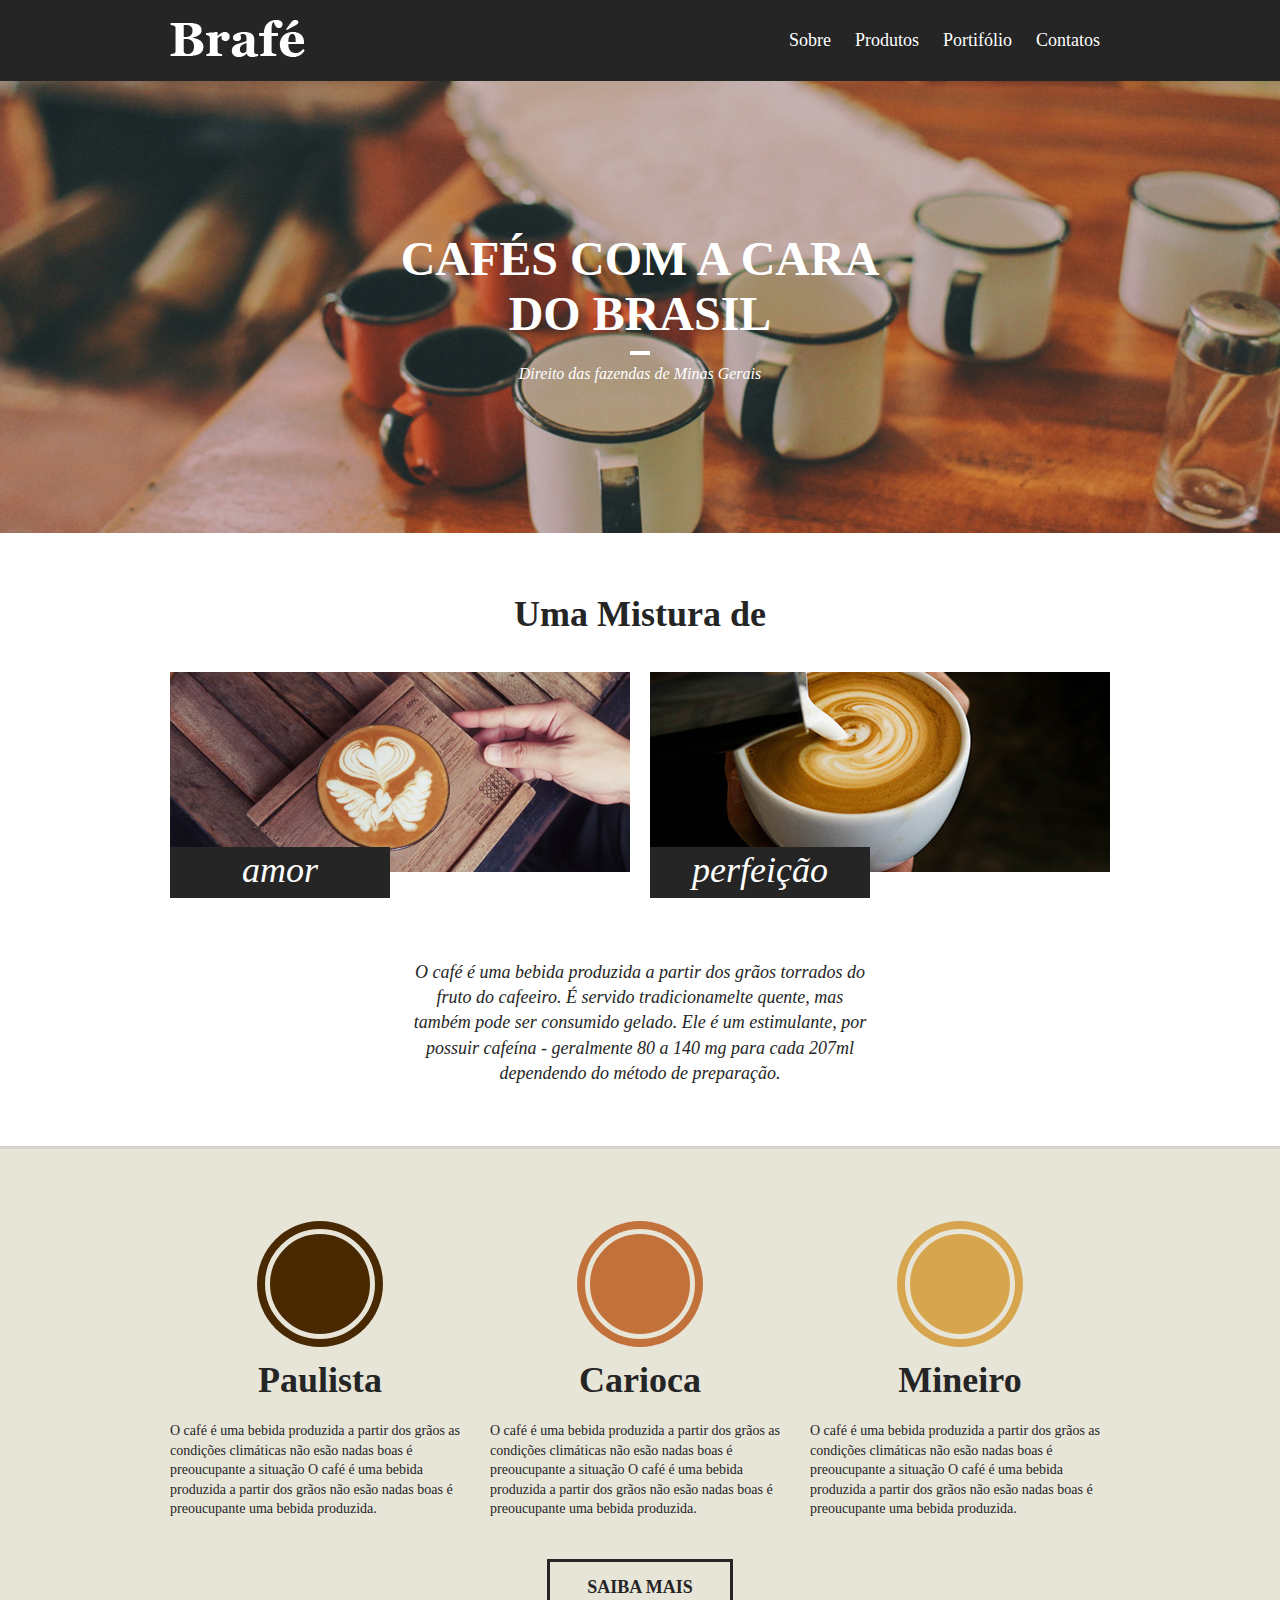
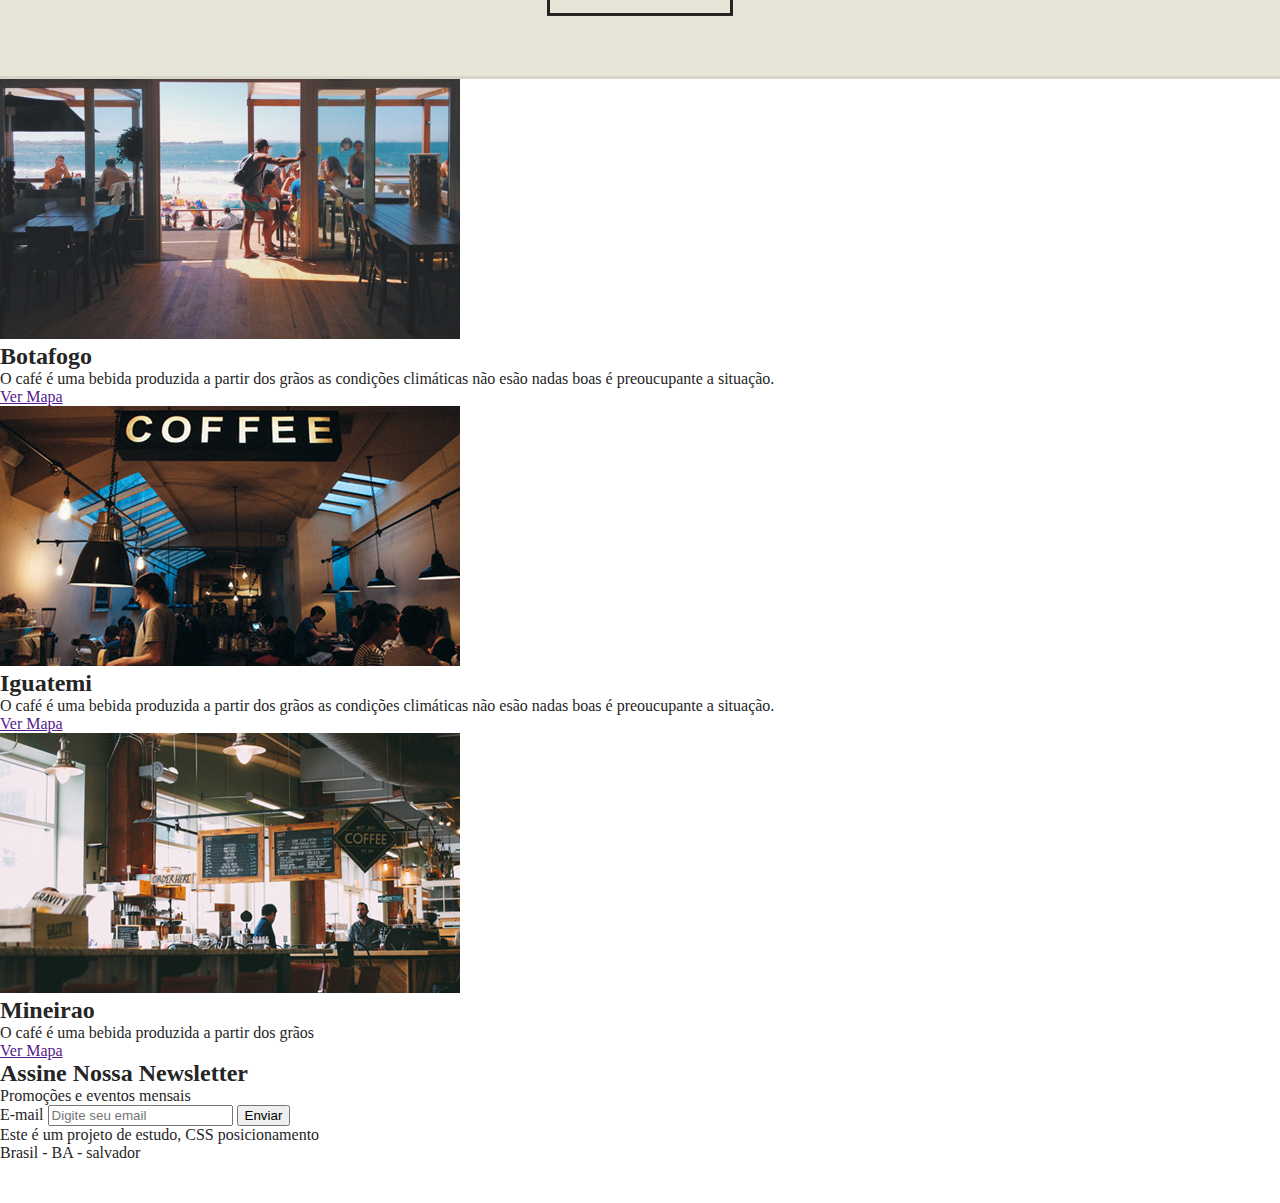
==== index.html @ 3a0bcf3c "primeiro commit" ====
<!DOCTYPE html>
<html lang="pt-br">
<head>
  <meta charset="UTF-8">
  <meta name="viewport" content="width=device-width, initial-scale=1.0">
  <meta http-equiv="X-UA-Compatible" content="ie=edge">
  <link rel="stylesheet" href="style.css">
  <title>Brafé 1</title>
</head>
<body>
  <header class="menu">
    <div class="menu-container">
      <a class="menu-logo" href="#"><img src="img/brafe.png" alt="Brafé"></a>      
      <nav class="menu-nav">
        <ul>
          <li><a href="#">Sobre</a></li>
          <li><a href="#">Produtos</a></li>
          <li><a href="#">Portifólio</a></li>
          <li><a href="#">Contatos</a></li>
        </ul>
      </nav>
    </div>
  </header>

  <main class="intro">
    <h1>Cafés com a cara <br> do brasil</h1>
    <cite>Direito das fazendas de Minas Gerais</cite>
  </main>

  <section class="sobre">
    <h2>Uma Mistura de</h2>
    <div class="sobre-container">
      <div class="sobre-item">
        <img src="img/cafe-1.jpg" alt="Brafé café 1">
        <h3>amor</h3>
      </div>
      <div class="sobre-item">
        <img src="img/cafe-2.jpg" alt="Brafé café 2">
        <h3>perfeição</h3>
      </div>
    </div>
    <p>O café é uma bebida produzida a partir dos grãos torrados do fruto
      do cafeeiro. É servido tradicionamelte quente, mas também pode ser 
      consumido gelado. Ele é um estimulante, por possuir cafeína - geralmente
      80 a 140 mg para cada 207ml dependendo do método de preparação.
    </p>
  </section>

  <section class="produtos">
    <div class="produtos-container">
      <div class="produto-item">
        <h2 class="produtos-paulista">Paulista</h2>
        <p>O café é uma bebida produzida a partir dos grãos
          as condições climáticas não esão nadas boas é preoucupante
          a situação O café é uma bebida produzida a partir dos grãos
          não esão nadas boas é preoucupante uma bebida produzida.</p>
      </div>

      <div class="produto-item">
        <h2 class="produtos-carioca">Carioca</h2>
        <p>O café é uma bebida produzida a partir dos grãos
          as condições climáticas não esão nadas boas é preoucupante
          a situação O café é uma bebida produzida a partir dos grãos
          não esão nadas boas é preoucupante uma bebida produzida.</p>
      </div>

      <div class="produto-item">
        <h2 class="produtos-mineiro">Mineiro</h2>
        <p>O café é uma bebida produzida a partir dos grãos
            as condições climáticas não esão nadas boas é preoucupante
            a situação O café é uma bebida produzida a partir dos grãos
            não esão nadas boas é preoucupante uma bebida produzida.</p>
      </div>
    </div>
    <a class="produto-btn" href=".">Saiba Mais</a>
  </section>

  <section>
    <div>
      <img src="img/botafogo.jpg" alt="botafogo">
      <div>
        <h2>Botafogo</h2>
        <p>O café é uma bebida produzida a partir dos grãos
            as condições climáticas não esão nadas boas é preoucupante
            a situação.</p>
        <a href="">Ver Mapa</a>
      </div>
    </div>

    <div>
      <img src="img/iguatemi.jpg" alt="iguatemi">
      <div>
        <h2>Iguatemi</h2>
        <p>O café é uma bebida produzida a partir dos grãos
          as condições climáticas não esão nadas boas é preoucupante
          a situação.
        </p>
        <a href="">Ver Mapa</a>
      </div>
    </div>

      <div>
        <img src="img/mineirao.jpg" alt="mineirao.jpg">
        <div>
          <h2>Mineirao</h2>
          <p>O café é uma bebida produzida a partir dos grãos</p>
          <a href="">Ver Mapa</a>
        </div>
      </div>
  </section>

  <section>
    <div>
      <h2>Assine Nossa Newsletter</h2>
      <p>Promoções e eventos mensais</p>
    </div>  
      <form>
        <label for="">E-mail</label>
        <input type="text" placeholder="Digite seu email" name="" id="">
        <button type="submit">Enviar</button>
      </form>
    </div>
  </section>

  <footer>
    <div>
      <p>Este é um projeto de estudo, CSS posicionamento <br>
        Brasil - BA - salvador
      </p>
      <img src="img/brafe.png" alt="Brafé">
    </div>
  </footer>
</body>
</html>
---- style.css ----
/*  Reset */

body, h1, h2, h3, p, ul {
  padding: 0px;
  margin: 0;
}

body {
  font-family: Georgia, serif;
  color: #252525;
}

/* Menu */

.menu {
  background: #252525;
  padding: 20px 0;
}

.menu-container {
  max-width: 960px;
  margin: 0 auto;
}

/*  Quando um elemento display block tem um float
    ele passa a ocupar o tamanho do seu conteúdo

    Elementos que estão no mesmo nível um flutuando e outro não
    vai dar problema, soluçao clearfix, clear: both
 */

a.menu-logo {
  display: block;
  float: left;
  margin-left: 10px;
}

.menu-nav {
  float: right;
  margin-right: 10px;
}

.menu-container:after, .menu-container:before {
  content: '';
  display: table;
  clear: both;
}

.menu-nav li {
  display: inline-block;
}
/* Usar o em é o correto pois ele acompanha a variação do tamanho
   do browser, no caso se estiver visualizando numa TV por exemplo
   irá aumentar proporcionalmente, o cálculo é feito automaticamente.
   a fonte base dos browser é 16px;
 */
.menu-nav a {
  display: block;
  padding: 10px;
  text-decoration: none;
  color: #fff;
  font-size: 1.1253em;
}

/* Intodução */

.intro {
  background: url(img/bg-intro.jpg) no-repeat center center;
  background-size: cover;
  padding: 150px 0;
  text-align: center;
  color: #fff;
}

.intro h1 {
  text-transform: uppercase;
  font-size: 3em;
} 

.intro h1::after {
  content: '';
  display: block;
  background: #fff;
  height: 4px;
  width: 20px;
  margin: 10px auto; 
}

.intro p {
  font-size: 1.125em;
  font-style: italic;
}

.sobre {
  margin: 60px 0;
}

.sobre > p {
  max-width: 460px;
  text-align: center;
  margin: 20px auto;
  font-style: italic;
  font-size: 1.125em;
  line-height: 1.4em;
}

.sobre-container {
  max-width: 960px;
  margin: 0 auto;
}

.sobre-container:after, .sobre-container:before {
  content: '';
  display: table;
  clear: both;
}

.sobre h2 {
  text-align: center;
  font-size: 2.25em;
  margin-bottom: 20px;
}

.sobre-item {
  float: left;
  padding: 17px 10px;
}

.sobre-item img {
  display: block;
  max-width: 100%;
}

.sobre-item h3 {
  font-size: 2.25em;
  line-height: 1em;
  background: #252525;
  width: 220px;
  color: #fff;
  font-style: italic;
  font-weight: normal;
  text-align: center;
  padding: 5px 0 10px 0;
  position: relative;
  top: -25px;
}

/* Produtos */

.produtos {
  background: #e7e4d8;
  padding: 60px 0;
  border-top: 3px solid #d6d3c8;
  border-bottom: 3px solid #d6d3c8;
}

.produtos-container {
  max-width: 960px;
  margin: 0 auto;
}

/* O container precisa limpar a flutuaçao dos seus elementos 
   para o heigth possa ser "setado".
 */

.produtos-container::before, .produtos-container::after {
content: '';
display: table;
clear: both;
}

.produto-item {
  width: 300px;
  float: left;
  margin: 0 10px 20px 10px;
}

.produto-item p {
  font-size: 0.875em;
  line-height: 1.4em;
}

.produto-item h2 {
  text-align: center;
  font-size: 2.25em;
  margin-bottom: 20px; 
}

.produto-item h2::before {
  content: '';
  display: block;
  width: 100px;
  height: 100px;
  background: currentColor;
  border-radius: 50%;
  margin: 20px  auto;
  border: 5px solid #e7e4d8;
  box-shadow: 0 0 0 8px currentColor;
}

h2.produtos-paulista::before {
  color: #492901;
}

h2.produtos-carioca::before {
  color: #c17139;
}

h2.produtos-mineiro::before {
  color: #d7a54d;
}

.produto-btn {
  width: 180px;
  border: 3px solid;
  color: #252525;
  text-decoration: none;
  display: block;
  font-size: 1.123em;
  font-weight: bold;
  text-align: center;
  text-transform: uppercase;
  padding: 15px 0;
  margin: 20px auto 0 auto;

}
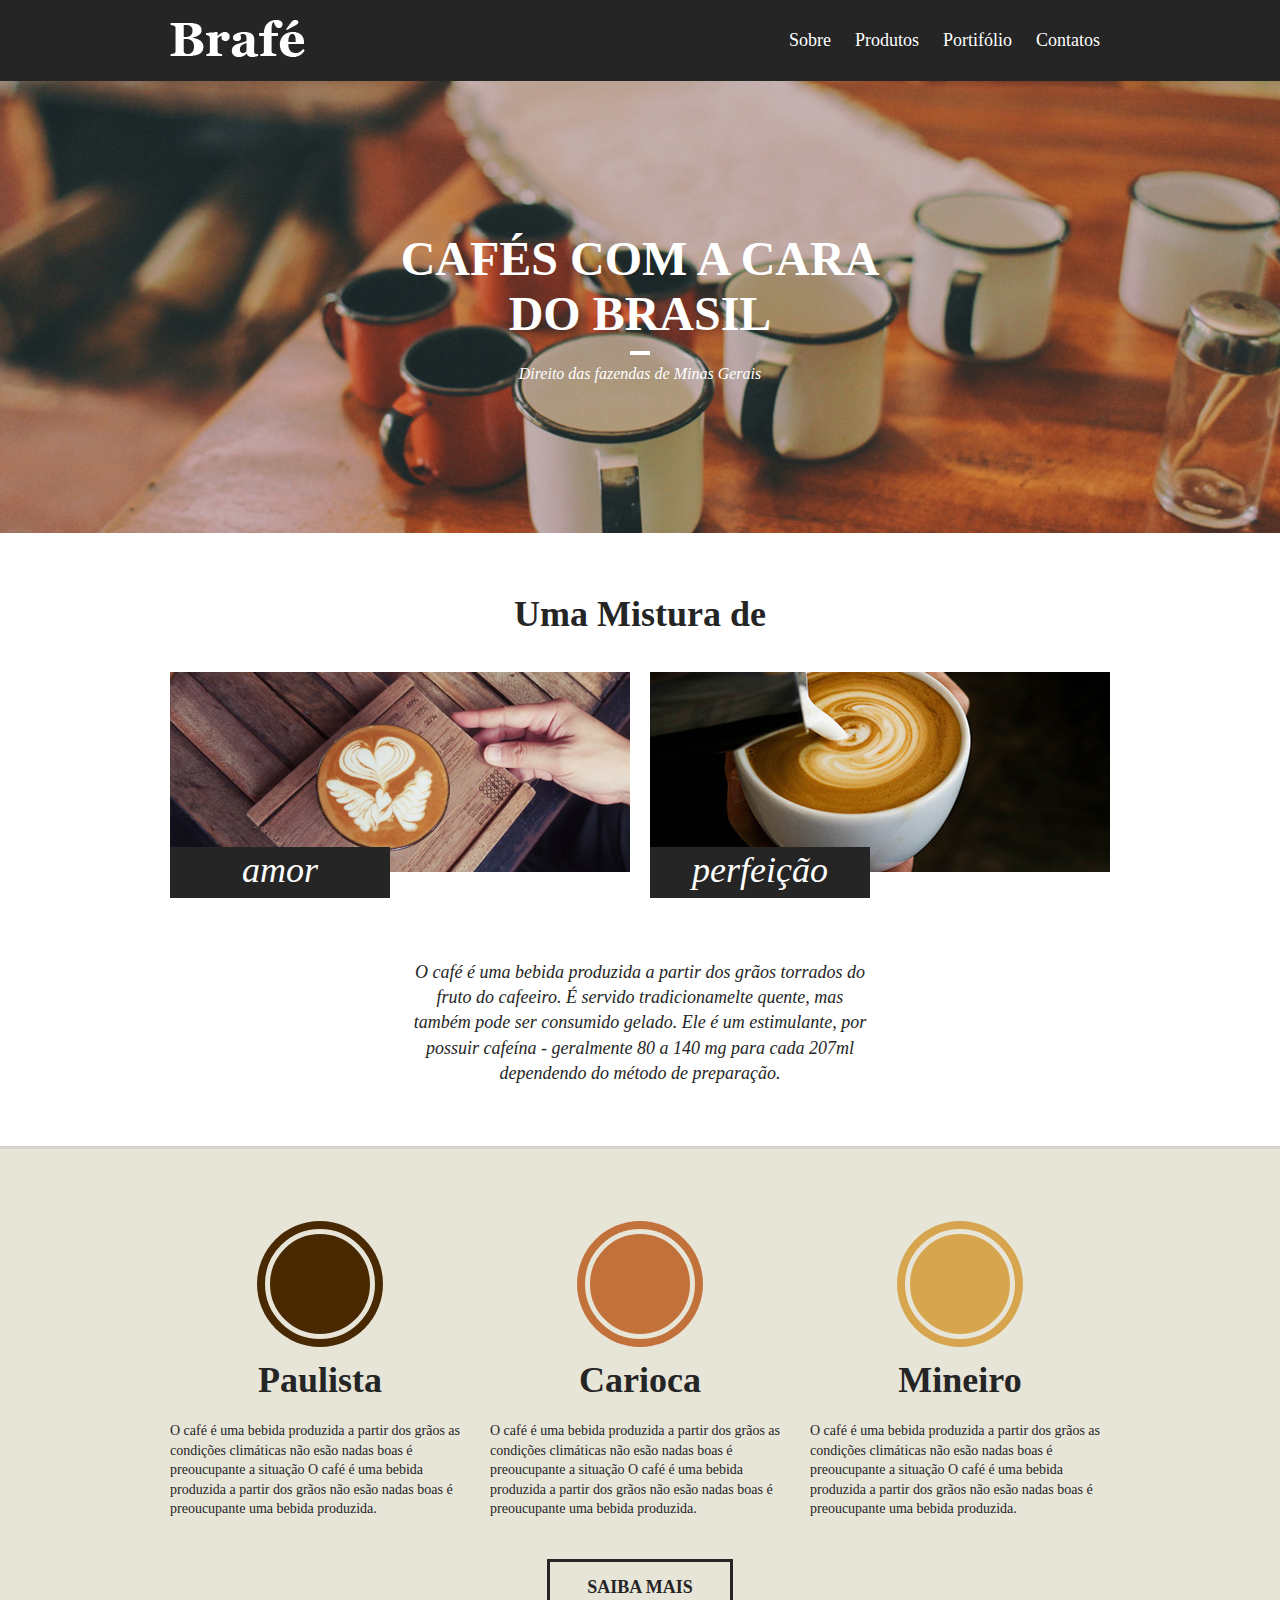
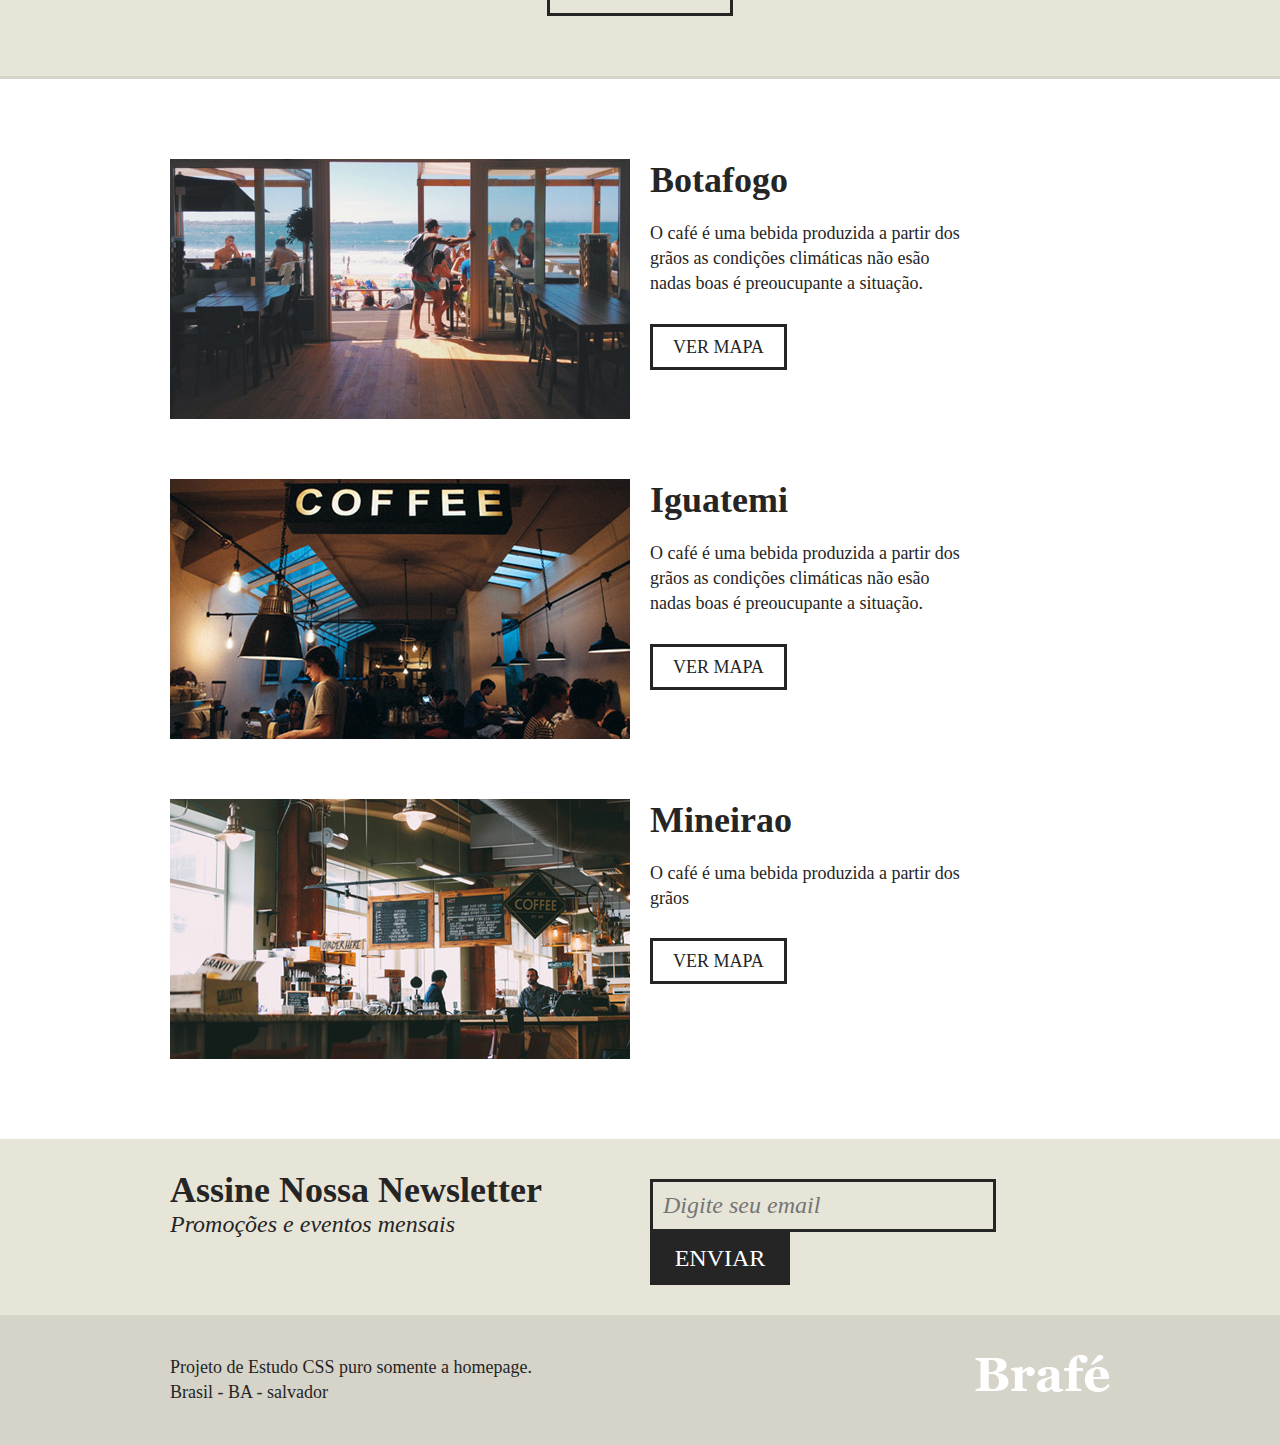
==== commit aec6fd06: "2 commit" ====
--- a/index.html
+++ b/index.html
@@ -75,8 +75,8 @@
     <a class="produto-btn" href=".">Saiba Mais</a>
   </section>
 
-  <section>
-    <div>
+  <section class="locais">
+    <div class="locais-item">
       <img src="img/botafogo.jpg" alt="botafogo">
       <div>
         <h2>Botafogo</h2>
@@ -87,7 +87,7 @@
       </div>
     </div>
 
-    <div>
+    <div class="locais-item">
       <img src="img/iguatemi.jpg" alt="iguatemi">
       <div>
         <h2>Iguatemi</h2>
@@ -99,7 +99,7 @@
       </div>
     </div>
 
-      <div>
+      <div class="locais-item">
         <img src="img/mineirao.jpg" alt="mineirao.jpg">
         <div>
           <h2>Mineirao</h2>
@@ -109,22 +109,23 @@
       </div>
   </section>
 
-  <section>
-    <div>
-      <h2>Assine Nossa Newsletter</h2>
-      <p>Promoções e eventos mensais</p>
-    </div>  
-      <form>
-        <label for="">E-mail</label>
-        <input type="text" placeholder="Digite seu email" name="" id="">
-        <button type="submit">Enviar</button>
-      </form>
+  <section class="assine">
+    <div class="assine-container">
+      <div class="assine-info">
+        <h2>Assine Nossa Newsletter</h2>
+        <p>Promoções e eventos mensais</p>
+      </div>  
+        <form>
+          <label for="">E-mail</label>
+          <input type="text" placeholder="Digite seu email" name="" id="">
+          <button type="submit">Enviar</button>
+        </form>
     </div>
   </section>
 
-  <footer>
-    <div>
-      <p>Este é um projeto de estudo, CSS posicionamento <br>
+  <footer class="footer">
+    <div class="footer-container">
+      <p>Projeto de Estudo CSS puro somente a homepage. <br>
         Brasil - BA - salvador
       </p>
       <img src="img/brafe.png" alt="Brafé">
--- a/style.css
+++ b/style.css
@@ -222,5 +222,155 @@
   text-transform: uppercase;
   padding: 15px 0;
   margin: 20px auto 0 auto;
-
-}+}
+
+/* Locais */
+
+.locais {
+	max-width: 960px;
+	margin: 0 auto;
+	padding: 20px 0;
+}
+
+.locais-item {
+	clear: both;
+	margin: 60px auto;
+}
+
+.locais-item::after, .locais-item::before {
+	display: table;
+	content: '';
+	clear: both;
+}
+
+.locais-item img {
+	width: 460px;
+	display: block;
+	float: left;
+	margin: 0 10px;
+}
+
+.locais-item > div {
+	width: 460px;
+	float: left;
+	margin: 0 10px;
+}
+
+.locais-item h2 {
+	font-size: 2.25em;
+	margin-bottom: 20px;
+}
+
+.locais-item p {
+	font-size: 1.125em;
+	line-height: 1.4em;
+	max-width: 320px;
+	margin-bottom: 40px;
+}
+
+.locais-item a {
+	font-size: 1.125em;
+	text-transform: uppercase;
+	text-decoration: none;
+	border: 3px solid;
+	color: #252525;
+	padding: 10px 20px;
+}
+
+/* Assine */
+
+.assine {
+	background: #e7e4d8;
+	padding: 30px 0;
+}
+
+.assine-container {
+	max-width: 960px;
+	margin: 0 auto;
+}
+
+.assine-container::after, .assine-container::before {
+	content: '';
+	display: table;
+	clear: both;
+}
+
+.assine-info {
+	width: 460px;
+	margin: 0 10px;
+	float: left;
+}
+
+.assine-info h2 {
+	font-size: 2.25em;
+}
+
+.assine-info p {
+	font-size: 1.5em;
+	font-style: italic;
+}
+
+.assine form {
+	width: 460px;
+	margin: 10px 10px 0 10px;
+	float: left;
+}
+
+.assine form label {
+	display: none;
+}
+
+.assine input {
+	width: 320px;
+	border: 3px solid #252525;
+	background: none;
+	font-size: 1.5em;
+	font-style: italic;
+	font-family: Georgia, serif;
+	padding: 10px;
+	float: left;
+}
+
+.assine button {
+	background: #252525;
+	border: none;
+	font-family: Georgia, serif;
+	text-transform: uppercase;
+	font-size: 1.5em;
+	width: 140px;
+	padding: 13px 0;
+	color: #fff;
+	cursor: pointer;
+}
+
+/*Footer*/
+
+.footer {
+	background: #d6d3c8;
+	padding: 40px 0;
+}
+
+.footer-container {
+	max-width: 960px;
+	margin: 0 auto;
+}
+
+.footer-container::after, .footer-container::before {
+	content: '';
+	display: table;
+	clear: both;
+}
+
+.footer p {
+	float: left;
+	margin: 0 10px;
+	font-size: 1.125em;
+	line-height: 1.4em;
+}
+
+.footer img {
+	float: right;
+	margin: 0 10px;
+	display: block;
+}
+
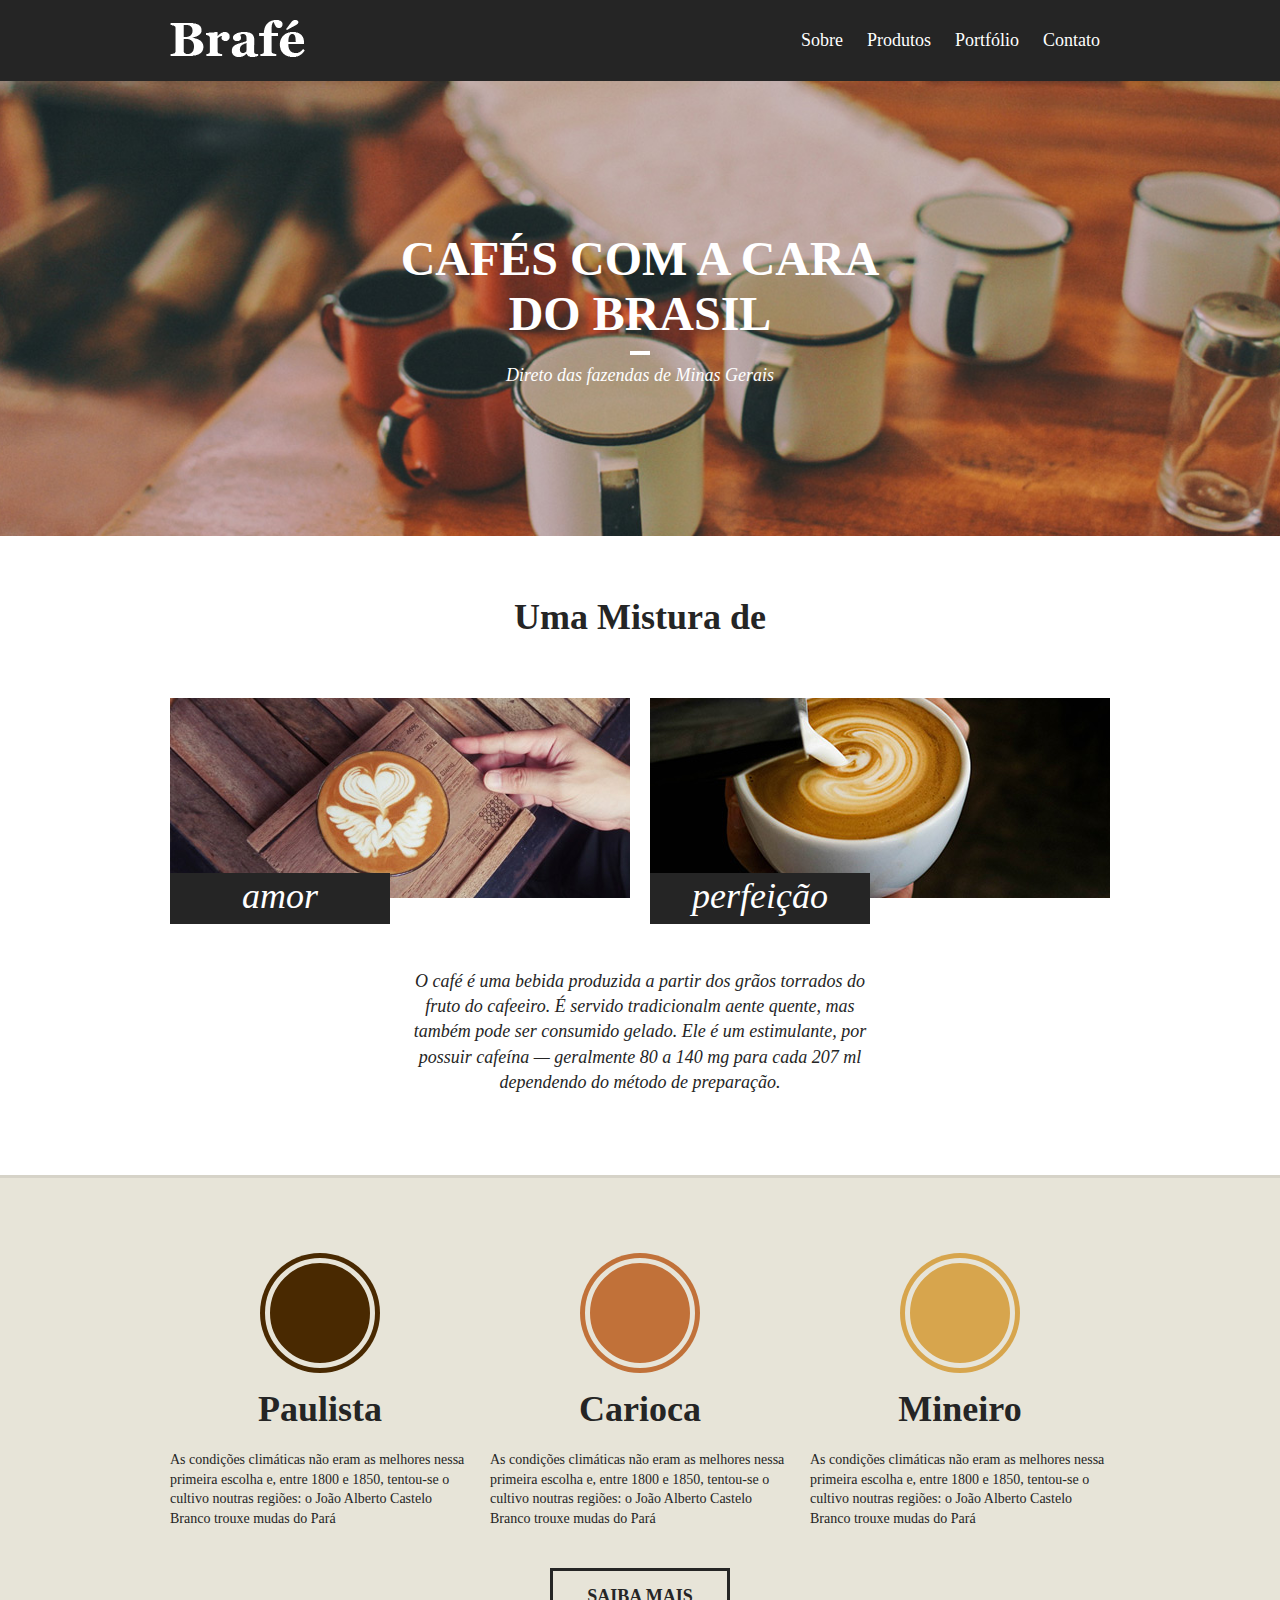
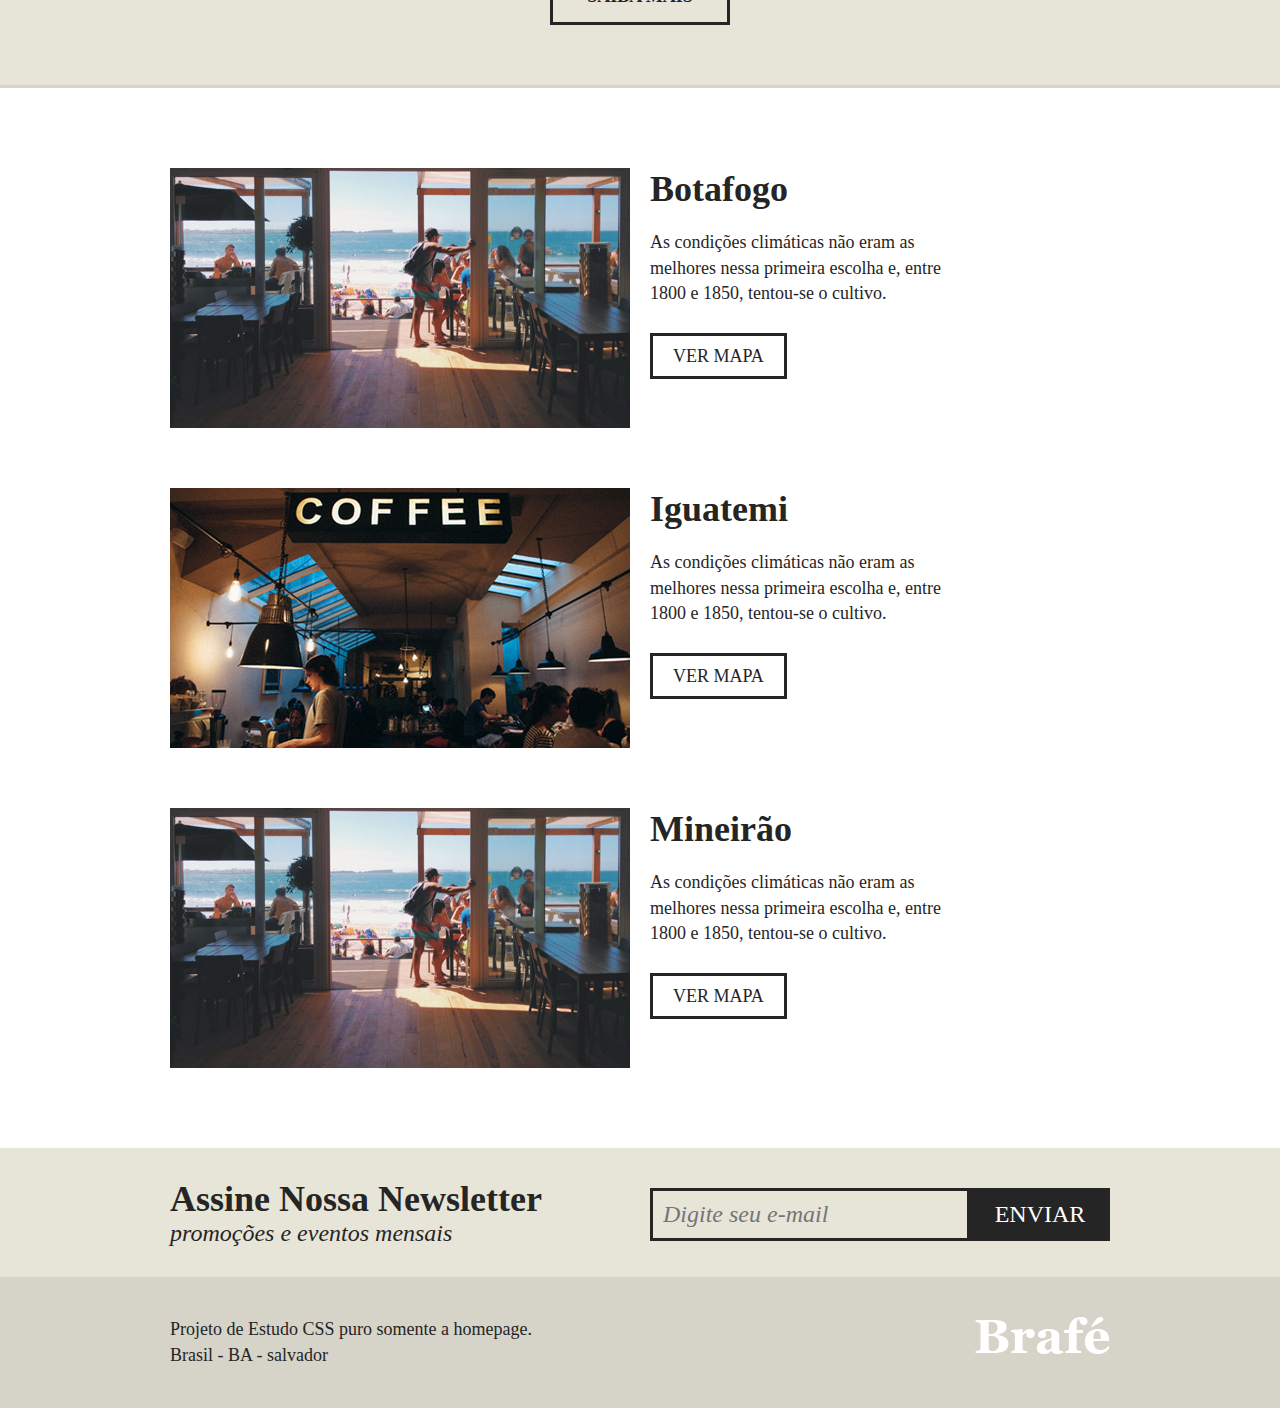
==== commit ef2d04c9: "completo" ====
--- a/index.html
+++ b/index.html
@@ -1,135 +1,131 @@
 <!DOCTYPE html>
-<html lang="pt-br">
+<html>
 <head>
-  <meta charset="UTF-8">
-  <meta name="viewport" content="width=device-width, initial-scale=1.0">
-  <meta http-equiv="X-UA-Compatible" content="ie=edge">
-  <link rel="stylesheet" href="style.css">
-  <title>Brafé 1</title>
+	<title>Brafé 1</title>
+	<meta charset="utf-8">
+	<meta name="viewport" content="width=device-width, initial-scale=1, shrink-to-fit=no">
+	<link rel="stylesheet" type="text/css" href="css/style.css">
 </head>
 <body>
-  <header class="menu">
-    <div class="menu-container">
-      <a class="menu-logo" href="#"><img src="img/brafe.png" alt="Brafé"></a>      
-      <nav class="menu-nav">
-        <ul>
-          <li><a href="#">Sobre</a></li>
-          <li><a href="#">Produtos</a></li>
-          <li><a href="#">Portifólio</a></li>
-          <li><a href="#">Contatos</a></li>
-        </ul>
-      </nav>
-    </div>
-  </header>
+	
+	<header class="menu">
+		<div class="menu-container">
+			<a class="menu-logo" href="#"><img src="img/brafe.png" alt="Brafé"></a>	
+			<nav class="menu-nav">
+				<ul>
+					<li><a href="#">Sobre</a></li>
+					<li><a href="#">Produtos</a></li>
+					<li><a href="#">Portfólio</a></li>
+					<li><a href="#">Contato</a></li>
+				</ul>
+			</nav>
+		</div>
+	</header>
+	
+	<main class="intro">
+		<h1>Cafés com a cara<br>do Brasil</h1>
+		<p>Direto das fazendas de Minas Gerais</p>
+	</main>
+	
+	<section class="sobre">
+		<h2>Uma Mistura de</h2>
+		<div class="sobre-container">
+			<div class="sobre-item">
+				<img src="img/cafe-1.jpg">
+				<h3>amor</h3>
+			</div>
+			<div class="sobre-item">
+				<img src="img/cafe-2.jpg">
+				<h3>perfeição</h3>
+			</div>
+		</div>
+		<p>O café é uma bebida produzida a partir dos grãos torrados do fruto do cafeeiro. É servido tradicionalm
+aente quente, mas também pode ser consumido gelado. Ele é um estimulante, por possuir cafeína — geralmente 80 a 140 mg para cada 207 ml dependendo do método de preparação.</p>
+	</section>
+	
+	<section class="produtos">
+		<div class="produtos-container">
+			<div class="produtos-item">
+				<h2 class="produtos-paulista">Paulista</h2>
+				<p>As condições climáticas não eram as melhores nessa primeira escolha e, entre 1800 e 1850, tentou-se o cultivo noutras regiões: o João Alberto Castelo Branco trouxe mudas do Pará</p>
+			</div>
+			<div class="produtos-item">
+				<h2 class="produtos-carioca">Carioca</h2>
+				<p>As condições climáticas não eram as melhores nessa primeira escolha e, entre 1800 e 1850, tentou-se o cultivo noutras regiões: o João Alberto Castelo Branco trouxe mudas do Pará</p>
+			</div>
+			<div class="produtos-item">
+				<h2 class="produtos-mineiro">Mineiro</h2>
+				<p>As condições climáticas não eram as melhores nessa primeira escolha e, entre 1800 e 1850, tentou-se o cultivo noutras regiões: o João Alberto Castelo Branco trouxe mudas do Pará</p>
+			</div>
+		</div>
+		<a class="produtos-btn" href="#">Saiba Mais</a>
+	</section>
+	
+	<section class="locais">
+		<div class="locais-item">
+			<img src="img/botafogo.jpg" alt="Brafé unidade Botafogo">
+			<div>
+				<h2>Botafogo</h2>
+				<p>As condições climáticas não eram as melhores nessa primeira escolha e, entre 1800 e 1850, tentou-se o cultivo.</p>
+				<a href="#">Ver Mapa</a>
+			</div>
+		</div>
+		
+		<div class="locais-item">
+			<img src="img/iguatemi.jpg" alt="Brafé unidade Iguatemi">
+			<div>
+				<h2>Iguatemi</h2>
+				<p>As condições climáticas não eram as melhores nessa primeira escolha e, entre 1800 e 1850, tentou-se o cultivo.</p>
+				<a href="#">Ver Mapa</a>
+			</div>
+		</div>
+		
+		<div class="locais-item">
+			<img src="img/botafogo.jpg" alt="Brafé unidade Mineirão">
+			<div>
+				<h2>Mineirão</h2>
+				<p>As condições climáticas não eram as melhores nessa primeira escolha e, entre 1800 e 1850, tentou-se o cultivo.</p>
+				<a href="#">Ver Mapa</a>
+			</div>
+		</div>
+	
+	</section>
+	
+	<section class="assine">
+		<div class="assine-container">
+			<div class="assine-info">
+				<h2>Assine Nossa Newsletter</h2>
+				<p>promoções e eventos mensais</p>
+			</div>
+			<form>
+				<label>E-mail</label>
+				<input type="text" placeholder="Digite seu e-mail">
+				<button type="submit">Enviar</button>
+			</form>
+		</div>
+	</section>
+	
+	<footer class="footer">
+		<div class="footer-container">
+			<p>Projeto de Estudo CSS puro somente a homepage. <br>
+        Brasil - BA - salvador</p>
+			<img src="img/brafe.png" alt="Brafé">
+		</div>
+	</footer>
+	
+</body>
+</html>
 
-  <main class="intro">
-    <h1>Cafés com a cara <br> do brasil</h1>
-    <cite>Direito das fazendas de Minas Gerais</cite>
-  </main>
 
-  <section class="sobre">
-    <h2>Uma Mistura de</h2>
-    <div class="sobre-container">
-      <div class="sobre-item">
-        <img src="img/cafe-1.jpg" alt="Brafé café 1">
-        <h3>amor</h3>
-      </div>
-      <div class="sobre-item">
-        <img src="img/cafe-2.jpg" alt="Brafé café 2">
-        <h3>perfeição</h3>
-      </div>
-    </div>
-    <p>O café é uma bebida produzida a partir dos grãos torrados do fruto
-      do cafeeiro. É servido tradicionamelte quente, mas também pode ser 
-      consumido gelado. Ele é um estimulante, por possuir cafeína - geralmente
-      80 a 140 mg para cada 207ml dependendo do método de preparação.
-    </p>
-  </section>
 
-  <section class="produtos">
-    <div class="produtos-container">
-      <div class="produto-item">
-        <h2 class="produtos-paulista">Paulista</h2>
-        <p>O café é uma bebida produzida a partir dos grãos
-          as condições climáticas não esão nadas boas é preoucupante
-          a situação O café é uma bebida produzida a partir dos grãos
-          não esão nadas boas é preoucupante uma bebida produzida.</p>
-      </div>
 
-      <div class="produto-item">
-        <h2 class="produtos-carioca">Carioca</h2>
-        <p>O café é uma bebida produzida a partir dos grãos
-          as condições climáticas não esão nadas boas é preoucupante
-          a situação O café é uma bebida produzida a partir dos grãos
-          não esão nadas boas é preoucupante uma bebida produzida.</p>
-      </div>
 
-      <div class="produto-item">
-        <h2 class="produtos-mineiro">Mineiro</h2>
-        <p>O café é uma bebida produzida a partir dos grãos
-            as condições climáticas não esão nadas boas é preoucupante
-            a situação O café é uma bebida produzida a partir dos grãos
-            não esão nadas boas é preoucupante uma bebida produzida.</p>
-      </div>
-    </div>
-    <a class="produto-btn" href=".">Saiba Mais</a>
-  </section>
 
-  <section class="locais">
-    <div class="locais-item">
-      <img src="img/botafogo.jpg" alt="botafogo">
-      <div>
-        <h2>Botafogo</h2>
-        <p>O café é uma bebida produzida a partir dos grãos
-            as condições climáticas não esão nadas boas é preoucupante
-            a situação.</p>
-        <a href="">Ver Mapa</a>
-      </div>
-    </div>
 
-    <div class="locais-item">
-      <img src="img/iguatemi.jpg" alt="iguatemi">
-      <div>
-        <h2>Iguatemi</h2>
-        <p>O café é uma bebida produzida a partir dos grãos
-          as condições climáticas não esão nadas boas é preoucupante
-          a situação.
-        </p>
-        <a href="">Ver Mapa</a>
-      </div>
-    </div>
 
-      <div class="locais-item">
-        <img src="img/mineirao.jpg" alt="mineirao.jpg">
-        <div>
-          <h2>Mineirao</h2>
-          <p>O café é uma bebida produzida a partir dos grãos</p>
-          <a href="">Ver Mapa</a>
-        </div>
-      </div>
-  </section>
 
-  <section class="assine">
-    <div class="assine-container">
-      <div class="assine-info">
-        <h2>Assine Nossa Newsletter</h2>
-        <p>Promoções e eventos mensais</p>
-      </div>  
-        <form>
-          <label for="">E-mail</label>
-          <input type="text" placeholder="Digite seu email" name="" id="">
-          <button type="submit">Enviar</button>
-        </form>
-    </div>
-  </section>
 
-  <footer class="footer">
-    <div class="footer-container">
-      <p>Projeto de Estudo CSS puro somente a homepage. <br>
-        Brasil - BA - salvador
-      </p>
-      <img src="img/brafe.png" alt="Brafé">
-    </div>
-  </footer>
-</body>
-</html>+
+
+
+
--- a/css/style.css
+++ b/css/style.css
@@ -0,0 +1,486 @@
+/* Reset */
+
+body, h1, h2, h3, p, ul {
+	padding: 0px;
+	margin: 0px;
+}
+
+body {
+	font-family: Georgia, serif;
+	color: #252525;
+}
+
+* {
+	box-sizing: border-box;
+}
+
+/* Menu */
+
+.menu {
+	background: #252525;
+	padding: 20px 0;
+}
+
+.menu-container {
+	max-width: 960px;
+	margin: 0 auto;
+}
+
+.menu-container::after, .menu-container::before {
+	content: '';
+	display: table;
+	clear: both;
+}
+
+a.menu-logo {
+	display: block;
+	float: left;
+	margin-left: 10px;
+}
+
+.menu-nav {
+	float: right;
+	margin-right: 10px;
+}
+
+.menu-nav li {
+	display: inline-block;
+}
+
+.menu-nav a {
+	display: block;
+	padding: 10px;
+	text-decoration: none;
+	color: #fff;
+	font-size: 1.125em;
+}
+
+@media (max-width: 739px) {
+	.menu {
+		text-align: center;
+	}
+	a.menu-logo {
+		float: none;
+		margin: 0 auto;
+	}
+	.menu-nav {
+		float: none;
+		clear: both;
+	}
+}
+
+/* Intro */
+
+.intro {
+	background: url('../img/bg-intro.jpg') no-repeat center center;
+	background-size: cover;
+	padding: 150px 0;
+	text-align: center;
+	color: #fff;
+}
+
+.intro h1 {
+	text-transform: uppercase;
+	font-size: 3em;
+}
+
+.intro h1::after {
+	content: '';
+	display: block;
+	width: 20px;
+	height: 4px;
+	background: #fff;
+	margin: 10px auto;
+}
+
+.intro p {
+	font-style: italic;
+	font-size: 1.125em;
+}
+
+@media (max-width: 739px) {
+	.intro {
+		padding: 60px 0;
+	}
+}
+
+/* Sobre */
+
+.sobre {
+	padding: 60px 0;
+}
+
+.sobre-container {
+	max-width: 960px;
+	margin: 0 auto;
+}
+
+.sobre-container::after, .sobre-container::before {
+	content: '';
+	display: table;
+	clear: both;
+}
+
+.sobre h2 {
+	text-align: center;
+	font-size: 2.25em;
+	margin-bottom: 60px;
+}
+
+.sobre-item {
+	width: 460px;
+	float: left;
+	margin: 0 10px;
+}
+
+.sobre-item img {
+	display: block;
+	max-width: 100%;
+}
+
+.sobre-item h3 {
+	font-size: 2.25em;
+	line-height: 1em;
+	background: #252525;
+	width: 220px;
+	color: #fff;
+	font-style: italic;
+	font-weight: normal;
+	text-align: center;
+	padding: 5px 0 10px 0;
+	top: -25px;
+	position: relative;
+}
+
+.sobre > p {
+	font-size: 1.125em;
+	line-height: 1.4em;
+	font-style: italic;
+	text-align: center;
+	margin: 20px auto;
+	max-width: 460px;
+}
+
+@media (min-width: 740px) and (max-width: 980px) {
+	.sobre-container {
+		max-width: 720px;
+	}
+	.sobre-item {
+		width: 340px;
+	}
+}
+
+@media (max-width: 739px) {
+	.sobre-container {
+		max-width: 300px;
+	}
+	.sobre-item {
+		width: 300px;
+		margin: 0 auto;
+	}
+}
+
+/* Produtos */
+
+.produtos {
+	background: #e7e4d8;
+	padding: 60px 0;
+	border-top: 3px solid #d6d3c8;
+	border-bottom: 3px solid #d6d3c8;
+}
+
+.produtos-container {
+	max-width: 960px;
+	margin: 0 auto;
+}
+
+.produtos-container::before, .produtos-container::after {
+	content: '';
+	display: table;
+	clear: both;
+}
+
+.produtos-item {
+	width: 300px;
+	float: left;
+	margin: 0 10px 20px 10px;
+}
+
+.produtos-item h2 {
+	text-align: center;
+	font-size: 2.25em;
+	margin-bottom: 20px;
+}
+
+.produtos-item h2::before {
+	content: '';
+	display: block;
+	width: 100px;
+	height: 100px;
+	background: currentColor;
+	border-radius: 50%;
+	margin: 20px auto;
+	border: 5px solid #e7e4d8;
+	box-shadow: 0 0 0 5px currentColor;
+}
+
+h2.produtos-paulista::before {
+	color: #492901;
+}
+
+h2.produtos-carioca::before {
+	color: #c17139;
+}
+
+h2.produtos-mineiro::before {
+	color: #d7a54d;
+}
+
+.produtos-item p {
+	font-size: 0.875em;
+	line-height: 1.4em;
+}
+
+.produtos-btn {
+	width: 180px;
+	border: 3px solid #252525;
+	color: #252525;
+	text-decoration: none;
+	display: block;
+	margin: 20px auto 0 auto;
+	text-align: center;
+	font-size: 1.125em;
+	font-weight: bold;
+	text-transform: uppercase;
+	padding: 15px 0;
+}
+
+@media (min-width: 740px) and (max-width: 980px) {
+	.produtos-container {
+		max-width: 720px;
+	}
+	.produtos-item {
+		width: 220px;
+	}
+}
+
+@media (max-width: 739px) {
+	.produtos-container {
+		max-width: 300px;
+	}
+	.produtos-item {
+		margin: 0 auto 20px auto;
+	}
+}
+
+/* Locais */
+
+.locais {
+	max-width: 960px;
+	margin: 0 auto;
+	padding: 20px 0;
+}
+
+.locais-item {
+	clear: both;
+	margin: 60px auto;
+}
+
+.locais-item::after, .locais-item::before {
+	display: table;
+	content: '';
+	clear: both;
+}
+
+.locais-item img {
+	width: 460px;
+	display: block;
+	float: left;
+	margin: 0 10px;
+}
+
+.locais-item > div {
+	width: 460px;
+	float: left;
+	margin: 0 10px;
+}
+
+.locais-item h2 {
+	font-size: 2.25em;
+	margin-bottom: 20px;
+}
+
+.locais-item p {
+	font-size: 1.125em;
+	line-height: 1.4em;
+	max-width: 320px;
+	margin-bottom: 40px;
+}
+
+.locais-item a {
+	font-size: 1.125em;
+	text-transform: uppercase;
+	text-decoration: none;
+	border: 3px solid;
+	color: #252525;
+	padding: 10px 20px;
+}
+
+@media (min-width: 740px) and (max-width: 980px) {
+	.locais {
+		max-width: 720px;
+	}
+	.locais-item > div, .locais-item img {
+		width: 340px;
+	}
+}
+
+@media (max-width: 739px) {
+	.locais {
+		max-width: 300px;
+	}
+	.locais-item > div, .locais-item img {
+		width: 300px;
+		margin: 0px;
+	}
+}
+
+/* Assine */
+
+.assine {
+	background: #e7e4d8;
+	padding: 30px 0;
+}
+
+.assine-container {
+	max-width: 960px;
+	margin: 0 auto;
+}
+
+.assine-container::after, .assine-container::before {
+	content: '';
+	display: table;
+	clear: both;
+}
+
+.assine-info {
+	width: 460px;
+	margin: 0 10px;
+	float: left;
+}
+
+.assine-info h2 {
+	font-size: 2.25em;
+}
+
+.assine-info p {
+	font-size: 1.5em;
+	font-style: italic;
+}
+
+.assine form {
+	width: 460px;
+	margin: 10px 10px 0 10px;
+	float: left;
+}
+
+.assine form label {
+	display: none;
+}
+
+.assine input {
+	width: 320px;
+	border: 3px solid #252525;
+	background: none;
+	font-size: 1.5em;
+	font-style: italic;
+	font-family: Georgia, serif;
+	padding: 10px;
+	float: left;
+}
+
+.assine button {
+	background: #252525;
+	border: none;
+	font-family: Georgia, serif;
+	text-transform: uppercase;
+	font-size: 1.5em;
+	width: 140px;
+	padding: 13px 0;
+	color: #fff;
+	cursor: pointer;
+}
+
+@media (min-width: 740px) and (max-width: 980px) {
+	.assine-container {
+		max-width: 720px;
+	}
+	.assine-info, .assine form, .assine input {
+		width: 340px;
+	}
+}
+
+@media (max-width: 739px) {
+	.assine-container {
+		max-width: 300px;
+	}
+	.assine-info, .assine form, .assine input {
+		width: 300px;
+		margin: 10px 0 0 0;
+	}
+}
+
+/*Footer*/
+
+.footer {
+	background: #d6d3c8;
+	padding: 40px 0;
+}
+
+.footer-container {
+	max-width: 960px;
+	margin: 0 auto;
+}
+
+.footer-container::after, .footer-container::before {
+	content: '';
+	display: table;
+	clear: both;
+}
+
+.footer p {
+	float: left;
+	margin: 0 10px;
+	font-size: 1.125em;
+	line-height: 1.4em;
+}
+
+.footer img {
+	float: right;
+	margin: 0 10px;
+	display: block;
+}
+
+@media (max-width: 739px) {
+	.footer-container {
+		max-width: 300px;
+	}
+	.footer p {
+		float: none;
+		margin: 0px;
+	}
+	.footer img {
+		float: none;
+		margin: 20px 0;
+	}
+}
+
+
+
+
+
+
+
+
+
+
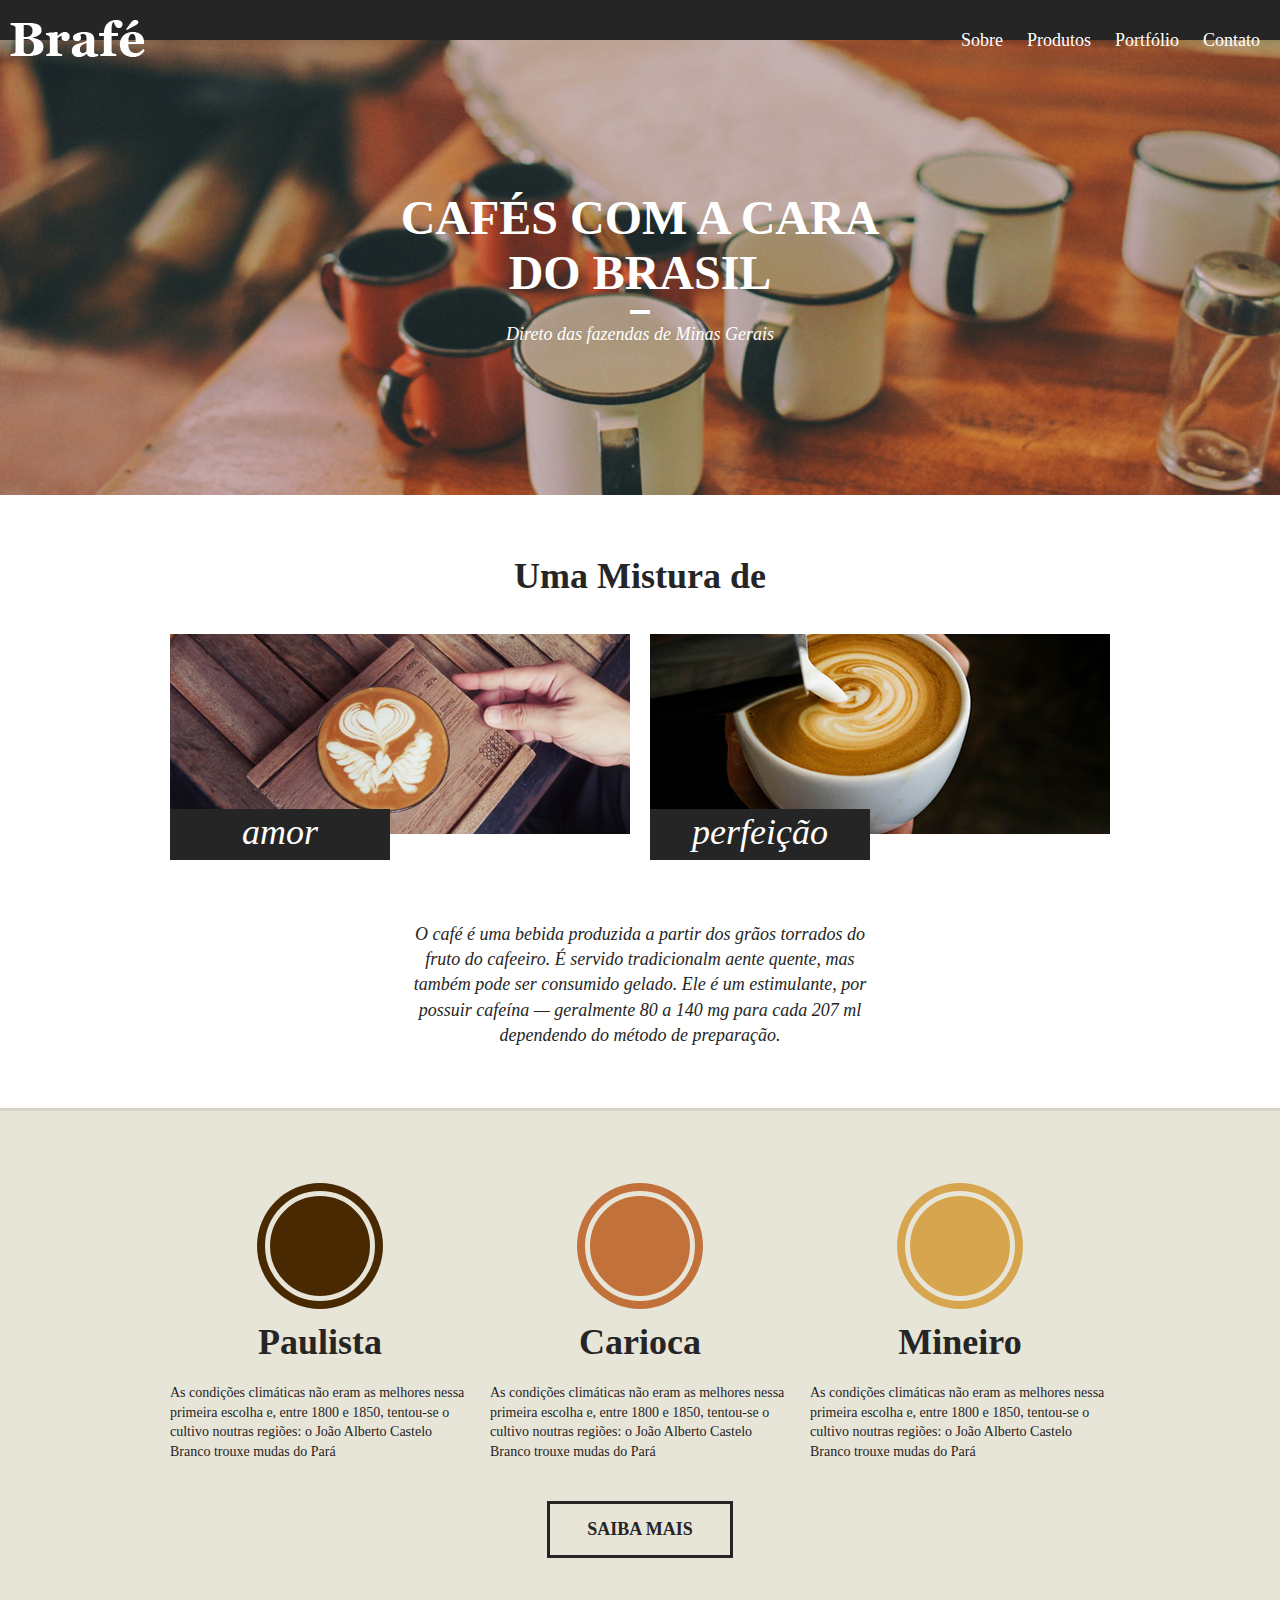
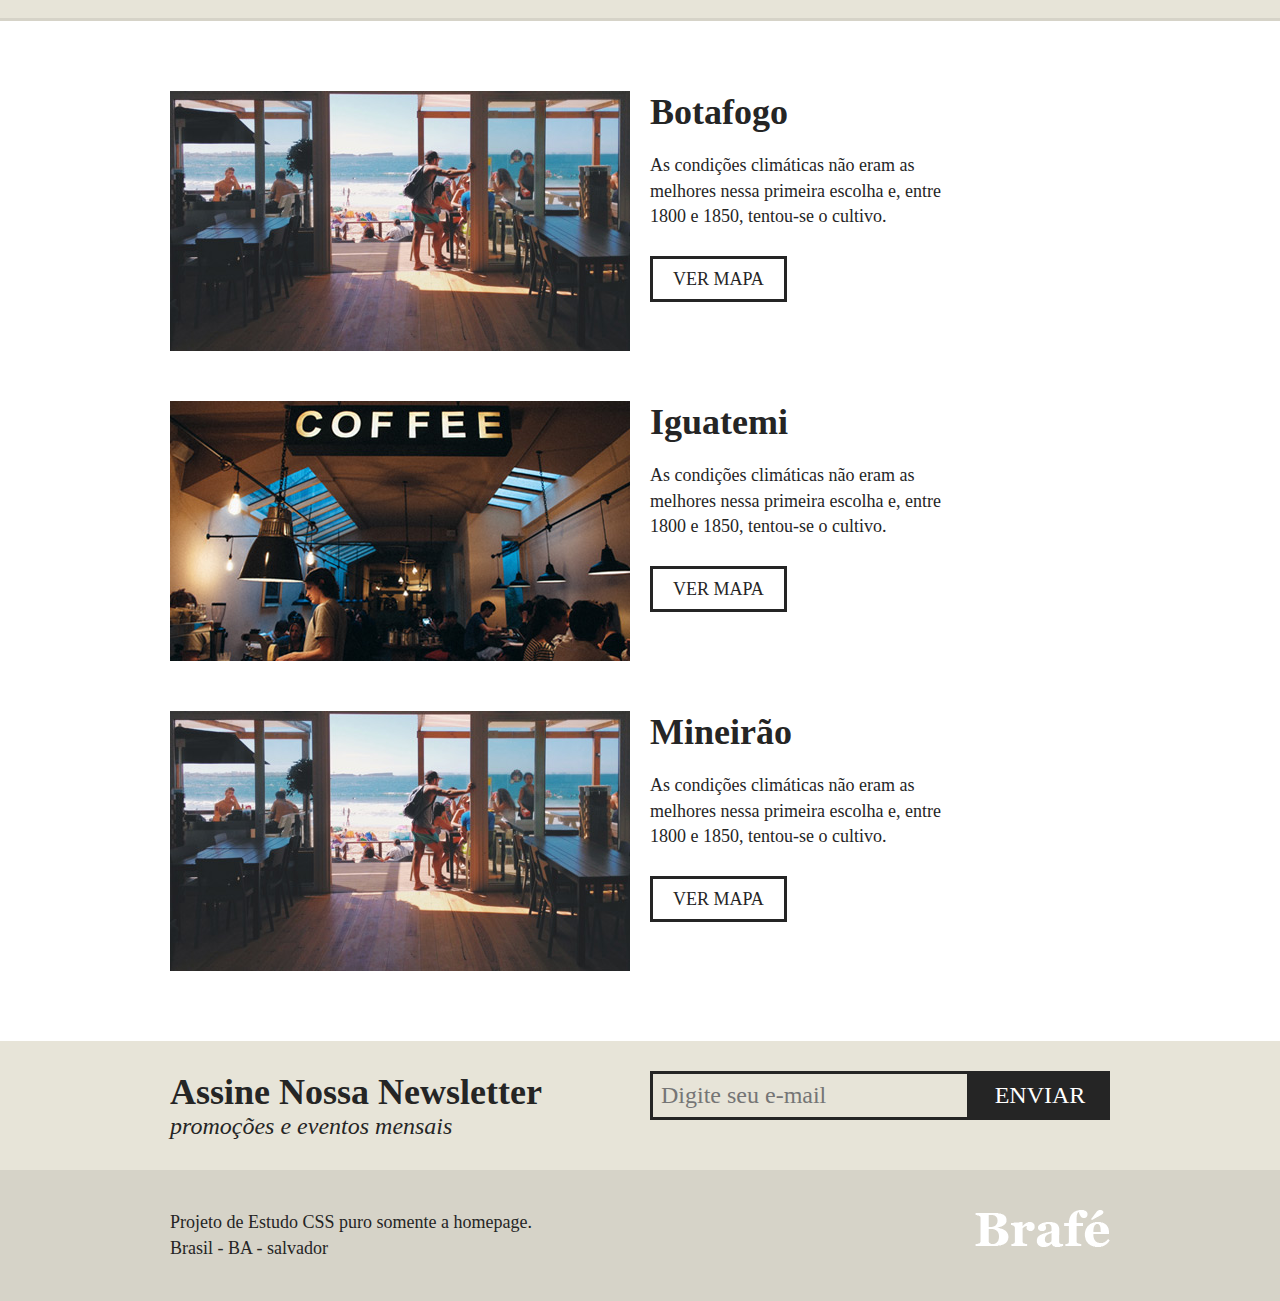
==== commit 3a8f5c1c: "1 commit" ====
--- a/index.html
+++ b/index.html
@@ -9,7 +9,7 @@
 <body>
 	
 	<header class="menu">
-		<div class="menu-container">
+		<div class="">
 			<a class="menu-logo" href="#"><img src="img/brafe.png" alt="Brafé"></a>	
 			<nav class="menu-nav">
 				<ul>
@@ -114,18 +114,4 @@
 	</footer>
 	
 </body>
-</html>
-
-
-
-
-
-
-
-
-
-
-
-
-
-
+</html>--- a/css/style.css
+++ b/css/style.css
@@ -1,486 +1,386 @@
-/* Reset */
+/*  Reset */
 
 body, h1, h2, h3, p, ul {
-	padding: 0px;
-	margin: 0px;
+  padding: 0px;
+  margin: 0;
 }
 
 body {
-	font-family: Georgia, serif;
-	color: #252525;
-}
-
-* {
-	box-sizing: border-box;
+  font-family: Georgia, serif;
+  color: #252525;
 }
 
 /* Menu */
 
 .menu {
-	background: #252525;
-	padding: 20px 0;
+  background: #252525;
+  padding: 20px 0;
 }
 
 .menu-container {
-	max-width: 960px;
-	margin: 0 auto;
-}
-
-.menu-container::after, .menu-container::before {
-	content: '';
-	display: table;
-	clear: both;
-}
+  max-width: 960px;
+  margin: 0 auto;
+}
+
+/*  Quando um elemento display block tem um float
+    ele passa a ocupar o tamanho do seu conteúdo
+
+    Elementos que estão no mesmo nível um flutuando e outro não
+    vai dar problema, soluçao clearfix, clear: both
+ */
 
 a.menu-logo {
-	display: block;
-	float: left;
-	margin-left: 10px;
+  display: block;
+  float: left;
+  margin-left: 10px;
 }
 
 .menu-nav {
-	float: right;
-	margin-right: 10px;
+  float: right;
+  margin-right: 10px;
+}
+
+.menu-container:after, .menu-container:before {
+  content: '';
+  display: table;
+  clear: both;
 }
 
 .menu-nav li {
-	display: inline-block;
-}
-
+  display: inline-block;
+}
+/* Usar o em é o correto pois ele acompanha a variação do tamanho
+   do browser, no caso se estiver visualizando numa TV por exemplo
+   irá aumentar proporcionalmente, o cálculo é feito automaticamente.
+   a fonte base dos browser é 16px;
+ */
 .menu-nav a {
-	display: block;
-	padding: 10px;
-	text-decoration: none;
-	color: #fff;
-	font-size: 1.125em;
-}
-
-@media (max-width: 739px) {
-	.menu {
-		text-align: center;
-	}
-	a.menu-logo {
-		float: none;
-		margin: 0 auto;
-	}
-	.menu-nav {
-		float: none;
-		clear: both;
-	}
-}
-
-/* Intro */
+  display: block;
+  padding: 10px;
+  text-decoration: none;
+  color: #fff;
+  font-size: 1.1253em;
+}
+
+/* Intodução */
 
 .intro {
-	background: url('../img/bg-intro.jpg') no-repeat center center;
-	background-size: cover;
-	padding: 150px 0;
-	text-align: center;
-	color: #fff;
+  background: url(../img/bg-intro.jpg) no-repeat center center;
+  background-size: cover;
+  padding: 150px 0;
+  text-align: center;
+  color: #fff;
 }
 
 .intro h1 {
-	text-transform: uppercase;
-	font-size: 3em;
-}
+  text-transform: uppercase;
+  font-size: 3em;
+} 
 
 .intro h1::after {
-	content: '';
-	display: block;
-	width: 20px;
-	height: 4px;
-	background: #fff;
-	margin: 10px auto;
+  content: '';
+  display: block;
+  background: #fff;
+  height: 4px;
+  width: 20px;
+  margin: 10px auto; 
 }
 
 .intro p {
-	font-style: italic;
-	font-size: 1.125em;
-}
-
-@media (max-width: 739px) {
-	.intro {
-		padding: 60px 0;
-	}
-}
-
-/* Sobre */
+  font-size: 1.125em;
+  font-style: italic;
+}
 
 .sobre {
-	padding: 60px 0;
+  margin: 60px 0;
+}
+
+.sobre > p {
+  max-width: 460px;
+  text-align: center;
+  margin: 20px auto;
+  font-style: italic;
+  font-size: 1.125em;
+  line-height: 1.4em;
 }
 
 .sobre-container {
-	max-width: 960px;
-	margin: 0 auto;
-}
-
-.sobre-container::after, .sobre-container::before {
-	content: '';
-	display: table;
-	clear: both;
+  max-width: 960px;
+  margin: 0 auto;
+}
+
+.sobre-container:after, .sobre-container:before {
+  content: '';
+  display: table;
+  clear: both;
 }
 
 .sobre h2 {
-	text-align: center;
-	font-size: 2.25em;
-	margin-bottom: 60px;
+  text-align: center;
+  font-size: 2.25em;
+  margin-bottom: 20px;
 }
 
 .sobre-item {
-	width: 460px;
-	float: left;
-	margin: 0 10px;
+  float: left;
+  padding: 17px 10px;
 }
 
 .sobre-item img {
-	display: block;
-	max-width: 100%;
+  display: block;
+  max-width: 100%;
 }
 
 .sobre-item h3 {
-	font-size: 2.25em;
-	line-height: 1em;
-	background: #252525;
-	width: 220px;
-	color: #fff;
-	font-style: italic;
-	font-weight: normal;
-	text-align: center;
-	padding: 5px 0 10px 0;
-	top: -25px;
-	position: relative;
-}
-
-.sobre > p {
-	font-size: 1.125em;
-	line-height: 1.4em;
-	font-style: italic;
-	text-align: center;
-	margin: 20px auto;
-	max-width: 460px;
-}
-
-@media (min-width: 740px) and (max-width: 980px) {
-	.sobre-container {
-		max-width: 720px;
-	}
-	.sobre-item {
-		width: 340px;
-	}
-}
-
-@media (max-width: 739px) {
-	.sobre-container {
-		max-width: 300px;
-	}
-	.sobre-item {
-		width: 300px;
-		margin: 0 auto;
-	}
+  font-size: 2.25em;
+  line-height: 1em;
+  background: #252525;
+  width: 220px;
+  color: #fff;
+  font-style: italic;
+  font-weight: normal;
+  text-align: center;
+  padding: 5px 0 10px 0;
+  position: relative;
+  top: -25px;
 }
 
 /* Produtos */
 
 .produtos {
-	background: #e7e4d8;
-	padding: 60px 0;
-	border-top: 3px solid #d6d3c8;
-	border-bottom: 3px solid #d6d3c8;
+  background: #e7e4d8;
+  padding: 60px 0;
+  border-top: 3px solid #d6d3c8;
+  border-bottom: 3px solid #d6d3c8;
 }
 
 .produtos-container {
-	max-width: 960px;
-	margin: 0 auto;
-}
+  max-width: 960px;
+  margin: 0 auto;
+}
+
+/* O container precisa limpar a flutuaçao dos seus elementos 
+   para o heigth possa ser "setado".
+ */
 
 .produtos-container::before, .produtos-container::after {
-	content: '';
-	display: table;
-	clear: both;
+content: '';
+display: table;
+clear: both;
 }
 
 .produtos-item {
-	width: 300px;
-	float: left;
-	margin: 0 10px 20px 10px;
+  width: 300px;
+  float: left;
+  margin: 0 10px 20px 10px;
+}
+
+.produtos-item p {
+  font-size: 0.875em;
+  line-height: 1.4em;
 }
 
 .produtos-item h2 {
-	text-align: center;
-	font-size: 2.25em;
-	margin-bottom: 20px;
+  text-align: center;
+  font-size: 2.25em;
+  margin-bottom: 20px; 
 }
 
 .produtos-item h2::before {
-	content: '';
-	display: block;
-	width: 100px;
-	height: 100px;
-	background: currentColor;
-	border-radius: 50%;
-	margin: 20px auto;
-	border: 5px solid #e7e4d8;
-	box-shadow: 0 0 0 5px currentColor;
+  content: '';
+  display: block;
+  width: 100px;
+  height: 100px;
+  background: currentColor;
+  border-radius: 50%;
+  margin: 20px  auto;
+  border: 5px solid #e7e4d8;
+  box-shadow: 0 0 0 8px currentColor;
 }
 
 h2.produtos-paulista::before {
-	color: #492901;
+  color: #492901;
 }
 
 h2.produtos-carioca::before {
-	color: #c17139;
+  color: #c17139;
 }
 
 h2.produtos-mineiro::before {
-	color: #d7a54d;
-}
-
-.produtos-item p {
-	font-size: 0.875em;
-	line-height: 1.4em;
+  color: #d7a54d;
 }
 
 .produtos-btn {
-	width: 180px;
-	border: 3px solid #252525;
-	color: #252525;
-	text-decoration: none;
-	display: block;
-	margin: 20px auto 0 auto;
-	text-align: center;
-	font-size: 1.125em;
-	font-weight: bold;
-	text-transform: uppercase;
-	padding: 15px 0;
-}
-
-@media (min-width: 740px) and (max-width: 980px) {
-	.produtos-container {
-		max-width: 720px;
-	}
-	.produtos-item {
-		width: 220px;
-	}
-}
-
-@media (max-width: 739px) {
-	.produtos-container {
-		max-width: 300px;
-	}
-	.produtos-item {
-		margin: 0 auto 20px auto;
-	}
+  width: 180px;
+  border: 3px solid;
+  color: #252525;
+  text-decoration: none;
+  display: block;
+  font-size: 1.123em;
+  font-weight: bold;
+  text-align: center;
+  text-transform: uppercase;
+  padding: 15px 0;
+  margin: 20px auto 0 auto;
 }
 
 /* Locais */
 
 .locais {
-	max-width: 960px;
-	margin: 0 auto;
-	padding: 20px 0;
-}
-
+  max-width: 960px;
+  margin: 0 auto;
+  padding: 20px 0;
+}
+
+/* Quando os elementos flutuam eles sempre procuram ocupar um espaço na tela
+ * Logo para que as imagens ficassem na parte de baixo foi necessário usar o 
+ * clear both
+ * 2 ou mais itens flutuando no mesmo container, ele não consegue pegar o height
+ * solução usar o cleafix
+ * poderia usar o overflow hidden que faz com que qualquer elemento que saia do contener 
+ * não apareça, por padrão os elementos são mostrados (se sair do valor especificado o overflow
+ * hidden faz com que ele suma) cuidado ao usar ele.
+*/
 .locais-item {
-	clear: both;
-	margin: 60px auto;
-}
-
-.locais-item::after, .locais-item::before {
-	display: table;
-	content: '';
-	clear: both;
-}
-
+ clear: both;
+ margin: 50px 0;
+}
+
+.locais-item::before, .locais-item::after {
+  content: '';
+  display: table;
+  clear: both;
+}
+
+/* retirar algusn pixesl que a imagem tem logo a necessidade do display block */
 .locais-item img {
-	width: 460px;
-	display: block;
-	float: left;
-	margin: 0 10px;
-}
-
+  width: 460px;
+  float: left;
+  display: block;
+  margin: 0 10px;
+}
+/* div por padrão é display block */
 .locais-item > div {
-	width: 460px;
-	float: left;
-	margin: 0 10px;
+  width: 460px;
+  float: left;
+  margin: 0 10px;
 }
 
 .locais-item h2 {
-	font-size: 2.25em;
-	margin-bottom: 20px;
+  font-size: 2.25em;
+  margin-bottom: 20px;
 }
 
 .locais-item p {
-	font-size: 1.125em;
-	line-height: 1.4em;
-	max-width: 320px;
-	margin-bottom: 40px;
+  font-size: 1.125em;
+  line-height: 1.4em;
+  max-width: 320px;
+  margin-bottom: 40px;
 }
 
 .locais-item a {
-	font-size: 1.125em;
-	text-transform: uppercase;
-	text-decoration: none;
-	border: 3px solid;
-	color: #252525;
-	padding: 10px 20px;
-}
-
-@media (min-width: 740px) and (max-width: 980px) {
-	.locais {
-		max-width: 720px;
-	}
-	.locais-item > div, .locais-item img {
-		width: 340px;
-	}
-}
-
-@media (max-width: 739px) {
-	.locais {
-		max-width: 300px;
-	}
-	.locais-item > div, .locais-item img {
-		width: 300px;
-		margin: 0px;
-	}
+  font-size: 1.125em;
+  text-transform: uppercase;
+  text-decoration: none;
+  border: 3px solid;
+  color: #252525;
+  padding: 10px 20px;
 }
 
 /* Assine */
 
 .assine {
-	background: #e7e4d8;
-	padding: 30px 0;
+  background: #e7e4d8;
+  padding: 30px 0;
 }
 
 .assine-container {
-	max-width: 960px;
-	margin: 0 auto;
-}
-
+  max-width: 960px;
+  margin: 0 auto;
+}
 .assine-container::after, .assine-container::before {
-	content: '';
-	display: table;
-	clear: both;
+ content: '' ;
+ display: table;
+ clear: both;
 }
 
 .assine-info {
-	width: 460px;
-	margin: 0 10px;
-	float: left;
+  width: 460px;
+  margin: 0 10px;
+  float: left;
 }
 
 .assine-info h2 {
-	font-size: 2.25em;
+  font-size: 2.25em;
 }
 
 .assine-info p {
-	font-size: 1.5em;
-	font-style: italic;
+  font-size: 1.5em;
+  font-style: italic;
 }
 
 .assine form {
-	width: 460px;
-	margin: 10px 10px 0 10px;
-	float: left;
+  width: 460px;
+  margin: 0 10px;
+  float: left;
 }
 
 .assine form label {
-	display: none;
+  display: none;
 }
 
 .assine input {
-	width: 320px;
-	border: 3px solid #252525;
-	background: none;
-	font-size: 1.5em;
-	font-style: italic;
-	font-family: Georgia, serif;
-	padding: 10px;
-	float: left;
+  box-sizing: border-box;
+  width: 320px;
+
+  border: 3px solid #252525;
+  background: none;
+  font-size: 1.5em;
+  font-size: italic;
+  font-family: Georgia, serif;
+  padding: 8px;
+  float: left;
 }
 
 .assine button {
-	background: #252525;
-	border: none;
-	font-family: Georgia, serif;
-	text-transform: uppercase;
-	font-size: 1.5em;
-	width: 140px;
-	padding: 13px 0;
-	color: #fff;
-	cursor: pointer;
-}
-
-@media (min-width: 740px) and (max-width: 980px) {
-	.assine-container {
-		max-width: 720px;
-	}
-	.assine-info, .assine form, .assine input {
-		width: 340px;
-	}
-}
-
-@media (max-width: 739px) {
-	.assine-container {
-		max-width: 300px;
-	}
-	.assine-info, .assine form, .assine input {
-		width: 300px;
-		margin: 10px 0 0 0;
-	}
-}
-
-/*Footer*/
+  background: #252525;
+  border: none;
+  font-family: Georgia, serif;
+  text-transform: uppercase;
+  font-size: 1.5em;
+  width: 140px;
+  padding: 11px 0;
+  color: #fff;
+  cursor: pointer;
+}
+
+/* footer */
 
 .footer {
-	background: #d6d3c8;
-	padding: 40px 0;
+  background: #d6d3c8;
+  padding: 40px 0;
 }
 
 .footer-container {
-	max-width: 960px;
-	margin: 0 auto;
-}
-
-.footer-container::after, .footer-container::before {
-	content: '';
-	display: table;
-	clear: both;
+  max-width: 960px;
+  margin: 0 auto;
+}
+
+.footer-container::before, .footer-container::after{
+  content: '';
+  display: table;
+  clear: both;
 }
 
 .footer p {
-	float: left;
-	margin: 0 10px;
-	font-size: 1.125em;
-	line-height: 1.4em;
+  float: left;
+  margin: 0 10px;
+  font-size: 1.125em;
+  line-height: 1.4em;
 }
 
 .footer img {
-	float: right;
-	margin: 0 10px;
-	display: block;
-}
-
-@media (max-width: 739px) {
-	.footer-container {
-		max-width: 300px;
-	}
-	.footer p {
-		float: none;
-		margin: 0px;
-	}
-	.footer img {
-		float: none;
-		margin: 20px 0;
-	}
-}
-
-
-
-
-
-
-
-
-
-
+  float: right;
+  margin: 0 10px;
+  display: block;
+}